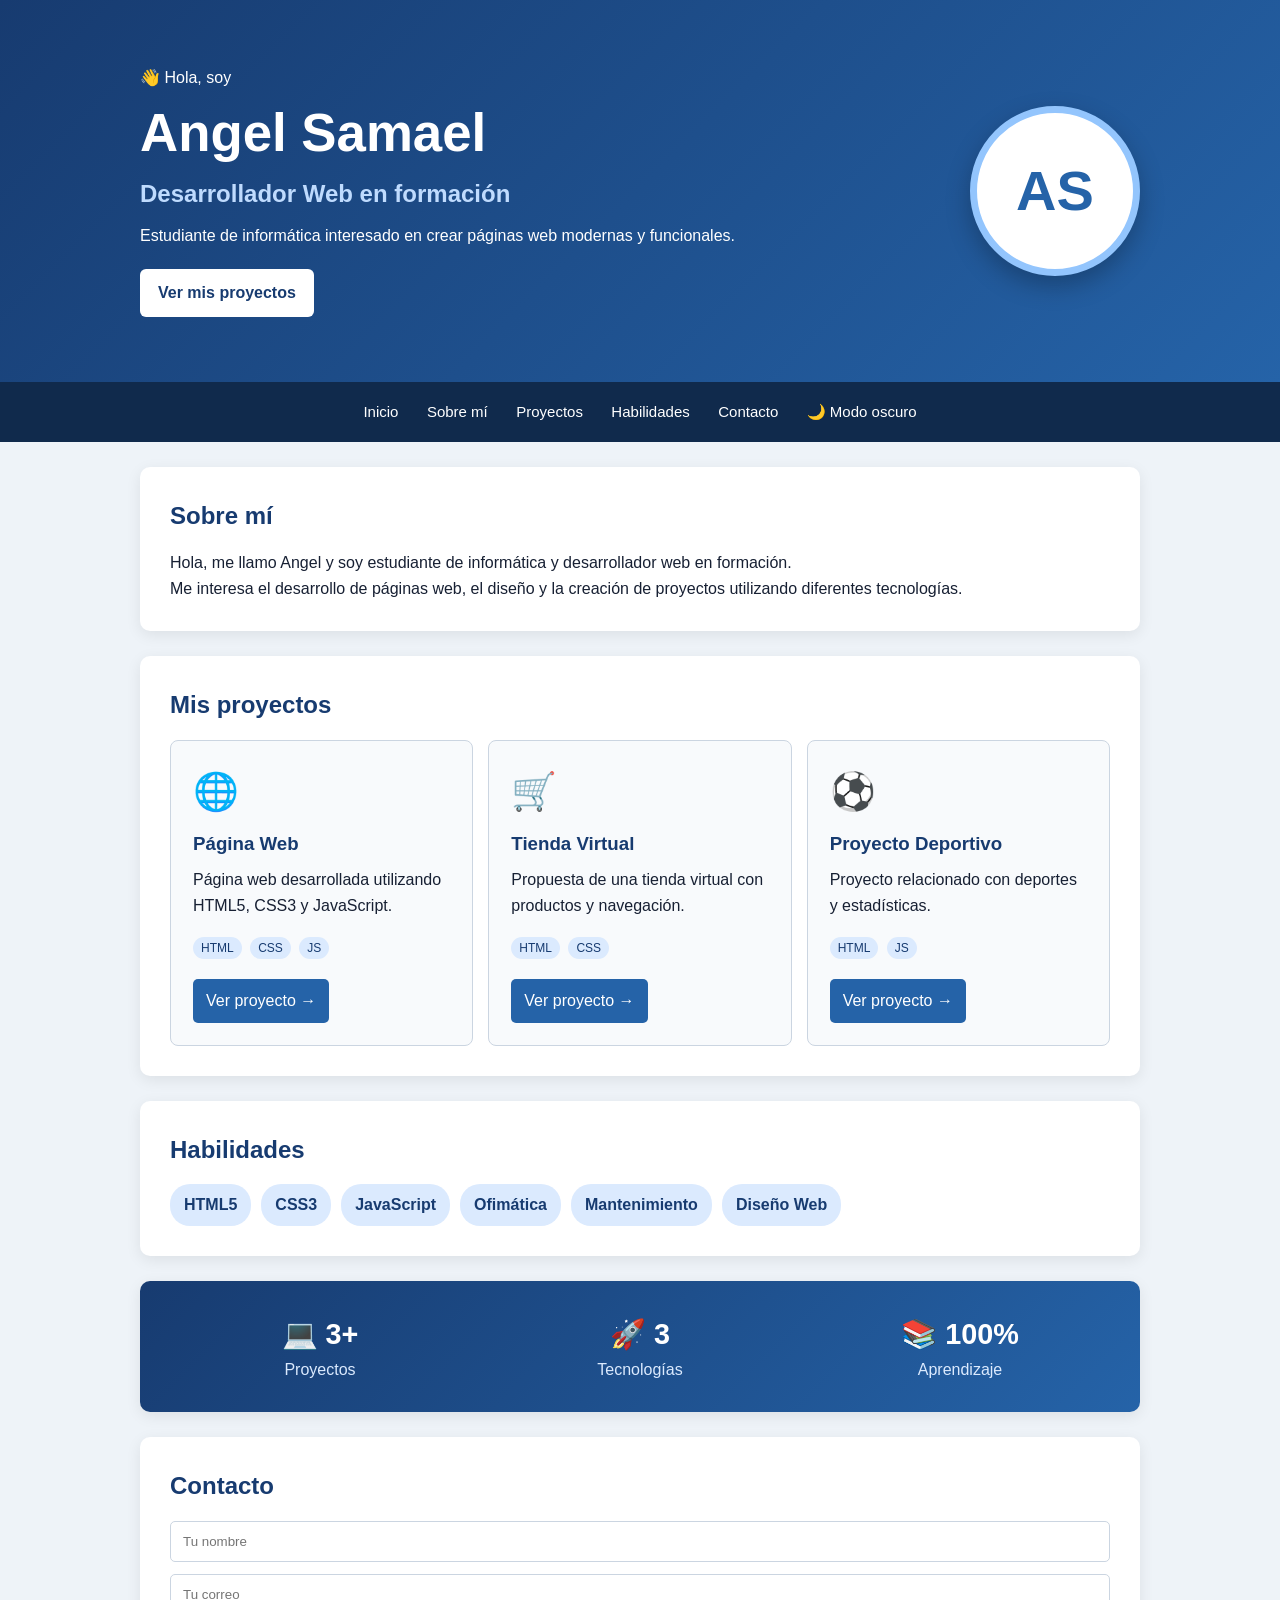
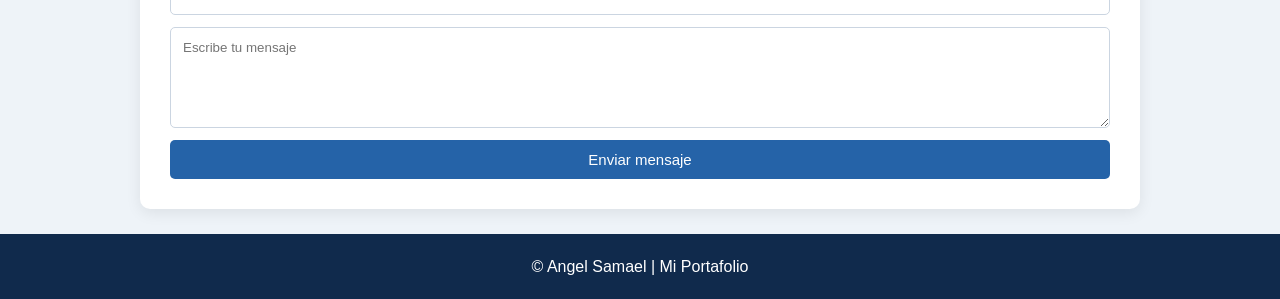
==== index.html @ 6535d619 "Add files via upload" ====
<!doctype html>
<html lang="es">
  <head>
    <meta charset="UTF-8" />
    <meta name="viewport" content="width=device-width, initial-scale=1.0" />
    <title>Portafolio | Angel Samael</title>
    <link rel="stylesheet" href="style.css" />
  </head>

  <body>
    <!-- Encabezado -->

    <header id="inicio">
      <div class="presentacion">
        <div>
          <p>👋 Hola, soy</p>

          <h1>Angel Samael</h1>

          <h2>Desarrollador Web en formación</h2>

          <p>
            Estudiante de informática interesado en crear páginas web modernas y
            funcionales.
          </p>

          <a href="#proyectos" class="boton-principal"> Ver mis proyectos </a>
        </div>

        <div class="avatar">AS</div>
      </div>
    </header>

    <!-- Menu -->

    <nav>
      <a href="#inicio">Inicio</a>
      <a href="#sobre-mi">Sobre mí</a>
      <a href="#proyectos">Proyectos</a>
      <a href="#habilidades">Habilidades</a>
      <a href="#contacto">Contacto</a>

      <button id="modoBtn" type="button" onclick="modoOscuro()">
        🌙 Modo oscuro
      </button>
    </nav>

    <main class="contenedor">
      <!-- Sobre mi -->

      <section id="sobre-mi" class="seccion">
        <h2>Sobre mí</h2>

        <p>
          Hola, me llamo Angel y soy estudiante de informática y desarrollador
          web en formación.
        </p>

        <p>
          Me interesa el desarrollo de páginas web, el diseño y la creación de
          proyectos utilizando diferentes tecnologías.
        </p>
      </section>

      <!-- Proyecto -->

      <section id="proyectos" class="seccion">
        <h2>Mis proyectos</h2>

        <div class="proyectos">
          <div class="tarjeta">
            <div class="icono">🌐</div>

            <h3>Página Web</h3>

            <p>Página web desarrollada utilizando HTML5, CSS3 y JavaScript.</p>

            <div class="etiquetas">
              <span>HTML</span>
              <span>CSS</span>
              <span>JS</span>
            </div>

            <a href="https://app.site123.com/" target="_blank" class="boton">
              Ver proyecto →
            </a>
          </div>

          <div class="tarjeta">
            <div class="icono">🛒</div>

            <h3>Tienda Virtual</h3>

            <p>Propuesta de una tienda virtual con productos y navegación.</p>

            <div class="etiquetas">
              <span>HTML</span>
              <span>CSS</span>
            </div>

            <a href="https://www.amazon.com/" target="_blank" class="boton">
              Ver proyecto →
            </a>
          </div>

          <div class="tarjeta">
            <div class="icono">⚽</div>

            <h3>Proyecto Deportivo</h3>

            <p>Proyecto relacionado con deportes y estadísticas.</p>

            <div class="etiquetas">
              <span>HTML</span>
              <span>JS</span>
            </div>

            <a
              href="https://www.overlyzer.com/de"
              target="_blank"
              class="boton"
            >
              Ver proyecto →
            </a>
          </div>
        </div>
      </section>

      <!-- Habilidades -->

      <section id="habilidades" class="seccion">
        <h2>Habilidades</h2>

        <div class="habilidades">
          <span>HTML5</span>
          <span>CSS3</span>
          <span>JavaScript</span>
          <span>Ofimática</span>
          <span>Mantenimiento</span>
          <span>Diseño Web</span>
        </div>
      </section>

      <!-- Informacion -->

      <section class="seccion informacion">
        <div>
          <strong>💻 3+</strong>
          <p>Proyectos</p>
        </div>

        <div>
          <strong>🚀 3</strong>
          <p>Tecnologías</p>
        </div>

        <div>
          <strong>📚 100%</strong>
          <p>Aprendizaje</p>
        </div>
      </section>

      <!-- Contacto -->

      <section id="contacto" class="seccion">
        <h2>Contacto</h2>

        <form id="contactoForm">
          <input type="text" id="nombre" placeholder="Tu nombre" required />

          <input type="email" id="correo" placeholder="Tu correo" required />

          <textarea
            id="mensaje"
            rows="5"
            placeholder="Escribe tu mensaje"
            required
          ></textarea>

          <button type="submit">Enviar mensaje</button>
        </form>
      </section>
    </main>

    <!-- Footer -->

    <footer>
      <p>
        © <span id="anio"></span>
        Angel Samael | Mi Portafolio
      </p>
    </footer>

    <script src="Script.js"></script>

   <script>
function modoOscuro() {

    document.body.classList.toggle("oscuro");

    const boton = document.getElementById("modoBtn");

    if (document.body.classList.contains("oscuro")) {
        boton.textContent = "☀️ Modo claro";
    } else {
        boton.textContent = "🌙 Modo oscuro";
    }
}
</script>
  </body>
</html>
---- style.css ----
* {
    box-sizing: border-box;
    margin: 0;
    padding: 0;
}

html {
    scroll-behavior: smooth;
}

body {
    font-family: Arial, sans-serif;
    background: #eef3f8;
    color: #172033;
    line-height: 1.6;
    transition: 0.3s;
}


/* ================= Header ================= */

header {
    background: linear-gradient(135deg, #173b70, #2563a8);
    color: white;
    padding: 65px 20px;
}

.presentacion {
    max-width: 1000px;
    margin: auto;

    display: flex;
    align-items: center;
    justify-content: space-between;

    gap: 30px;
}

.presentacion h1 {
    font-size: 3.3rem;
}

.presentacion h2 {
    color: #bfdbfe;
    margin-bottom: 10px;
}

.presentacion p {
    max-width: 600px;
}

.avatar {
    width: 170px;
    height: 170px;

    border-radius: 50%;

    background: white;
    color: #2563a8;

    display: flex;
    align-items: center;
    justify-content: center;

    font-size: 3.5rem;
    font-weight: bold;

    border: 7px solid #93c5fd;

    box-shadow: 0 10px 25px rgba(0,0,0,0.25);
}

.boton-principal {
    display: inline-block;

    margin-top: 20px;

    padding: 11px 18px;

    background: white;
    color: #173b70;

    text-decoration: none;

    border-radius: 6px;

    font-weight: bold;
}

.boton-principal:hover {
    background: #dbeafe;
}


/* ================= Menu ================= */

nav {
    background: #102a4c;

    padding: 12px;

    text-align: center;

    position: sticky;
    top: 0;

    z-index: 10;
}

nav a,
#modoBtn {
    color: white;

    text-decoration: none;

    border: none;
    background: transparent;

    padding: 9px 12px;

    cursor: pointer;

    border-radius: 5px;

    font-size: 15px;
}

nav a:hover,
#modoBtn:hover {
    background: #2563a8;
}


/* ================= Contenedor ================= */

.contenedor {
    width: 90%;
    max-width: 1000px;

    margin: auto;
}


/* ================= Secciones ================= */

.seccion {
    background: white;

    margin: 25px 0;

    padding: 30px;

    border-radius: 10px;

    box-shadow: 0 4px 15px rgba(0,0,0,0.08);

    transition: 0.3s;
}

.seccion h2 {
    color: #173b70;

    margin-bottom: 15px;
}


/* ================= Proyectos ================= */

.proyectos {
    display: grid;

    grid-template-columns: repeat(3, 1fr);

    gap: 15px;
}

.tarjeta {
    background: #f8fafc;

    border: 1px solid #cbd5e1;

    padding: 22px;

    border-radius: 8px;

    transition: 0.3s;
}

.tarjeta:hover {
    transform: translateY(-7px);

    box-shadow: 0 8px 20px rgba(0,0,0,0.12);
}

.icono {
    font-size: 2.3rem;

    margin-bottom: 8px;
}

.tarjeta h3 {
    margin-bottom: 8px;

    color: #173b70;
}

.etiquetas {
    margin-top: 15px;
    margin-bottom: 15px;
}

.etiquetas span {
    background: #dbeafe;

    color: #173b70;

    padding: 4px 8px;

    border-radius: 12px;

    font-size: 12px;

    margin-right: 4px;
}

.boton {
    display: inline-block;

    margin-top: 5px;

    padding: 9px 13px;

    background: #2563a8;

    color: white;

    text-decoration: none;

    border-radius: 5px;
}

.boton:hover {
    background: #173b70;
}


/* ================= Habilidades ================= */

.habilidades {
    display: flex;

    flex-wrap: wrap;

    gap: 10px;
}

.habilidades span {
    background: #dbeafe;

    color: #173b70;

    padding: 8px 14px;

    border-radius: 20px;

    font-weight: bold;
}


/* ================= Informatica ================= */

.informacion {
    background: linear-gradient(135deg, #173b70, #2563a8);

    color: white;

    display: grid;

    grid-template-columns: repeat(3, 1fr);

    text-align: center;

    gap: 20px;
}

.informacion strong {
    font-size: 1.8rem;
}

.informacion p {
    color: #dbeafe;
}


/* ================= Formulario ================= */

form {
    display: flex;

    flex-direction: column;

    gap: 12px;
}

input,
textarea {
    padding: 12px;

    border: 1px solid #cbd5e1;

    border-radius: 5px;

    font-family: Arial, sans-serif;
}

form button {
    padding: 11px;

    border: none;

    background: #2563a8;

    color: white;

    border-radius: 5px;

    cursor: pointer;

    font-size: 15px;
}

form button:hover {
    background: #173b70;
}


/* ================= Footer ================= */

footer {
    background: #102a4c;

    color: white;

    text-align: center;

    padding: 20px;
}


/* ================= Modo oscuro ================= */

body.oscuro {
    background: #0b1120;

    color: #e5e7eb;
}

body.oscuro .seccion {
    background: #1e293b;

    border: 1px solid #334155;
}

body.oscuro .seccion h2 {
    color: #93c5fd;
}

body.oscuro .tarjeta {
    background: #111827;

    border-color: #374151;
}

body.oscuro .tarjeta h3 {
    color: #93c5fd;
}

body.oscuro .habilidades span {
    background: #1e3a5f;

    color: #bfdbfe;
}

body.oscuro .etiquetas span {
    background: #1e3a5f;

    color: #bfdbfe;
}

body.oscuro input,
body.oscuro textarea {
    background: #111827;

    color: white;

    border-color: #4b5563;
}

body.oscuro .informacion {
    background: #172554;
}


/* ================= Celular ================= */

@media (max-width: 700px) {

    .presentacion {
        flex-direction: column-reverse;

        text-align: center;
    }

    .presentacion h1 {
        font-size: 2.5rem;
    }

    .avatar {
        width: 130px;
        height: 130px;

        font-size: 2.5rem;
    }

    .proyectos {
        grid-template-columns: 1fr;
    }

    .informacion {
        grid-template-columns: 1fr;
    }

}
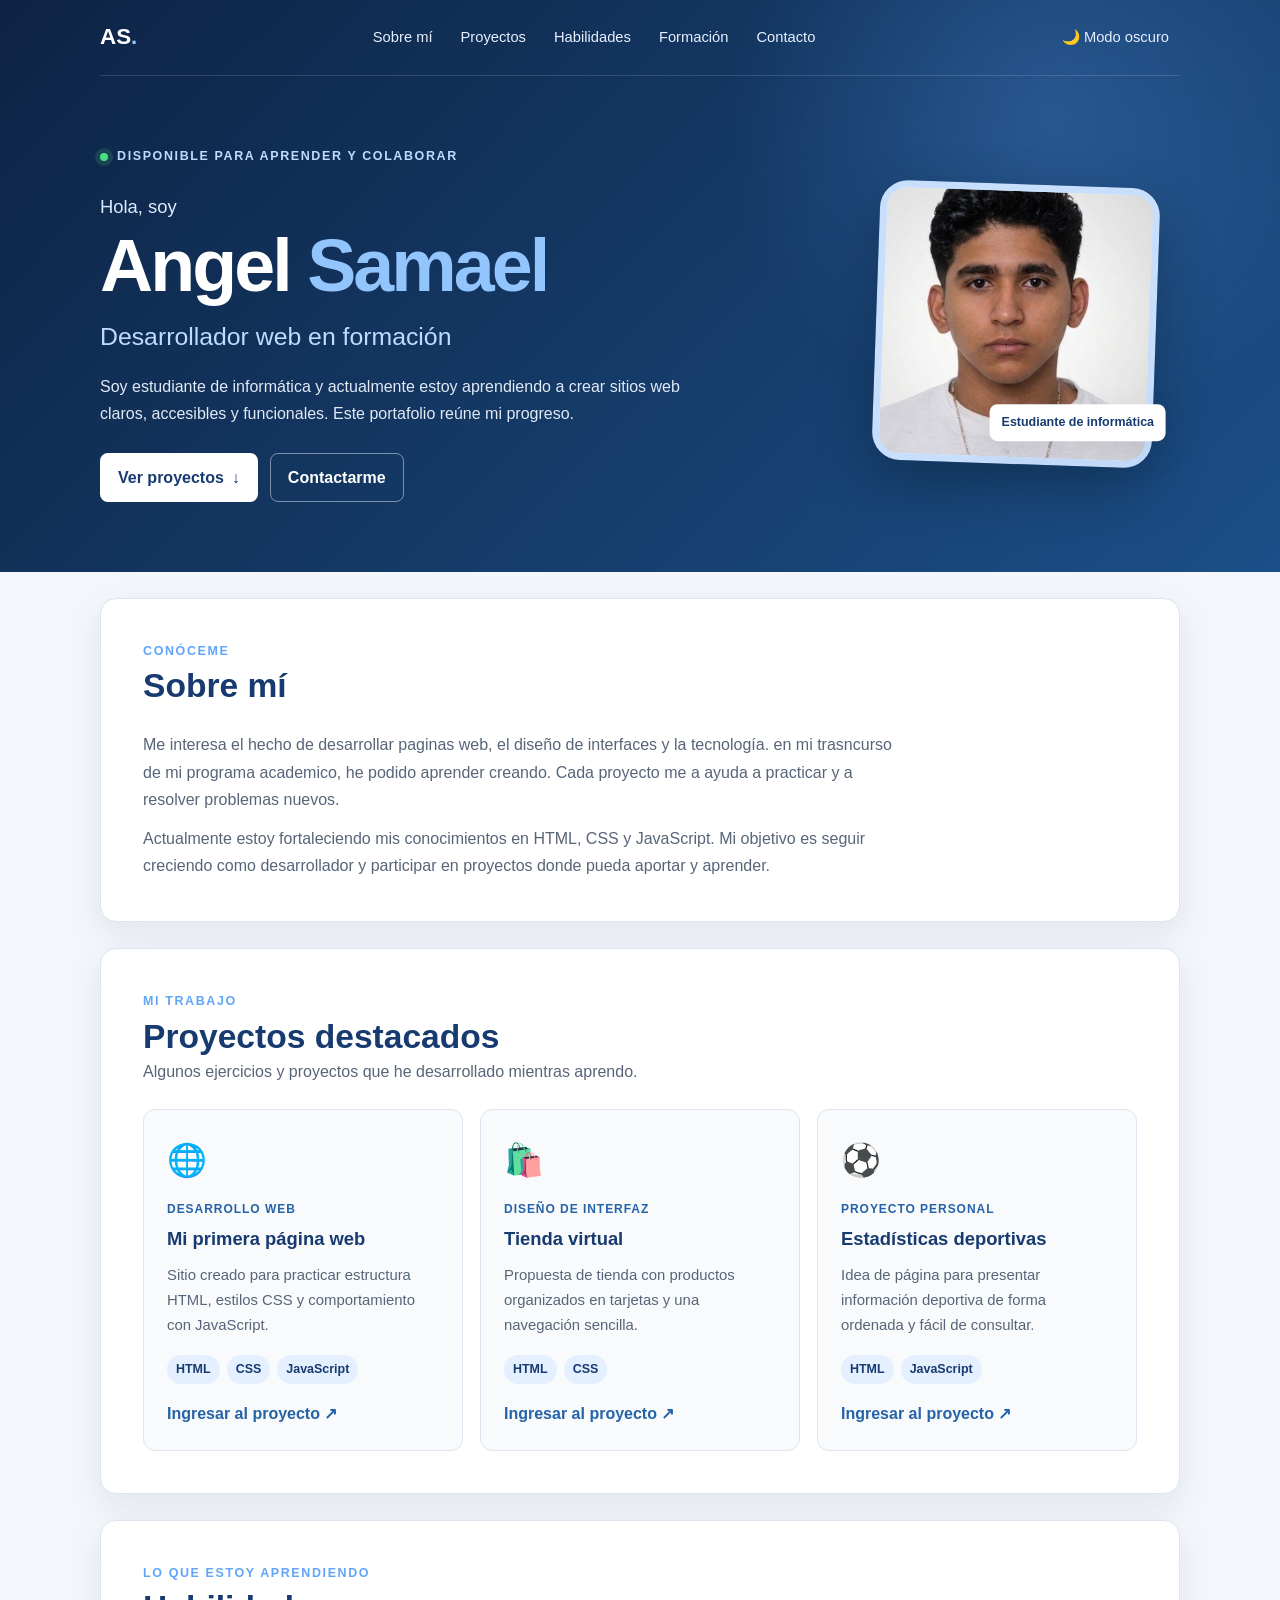
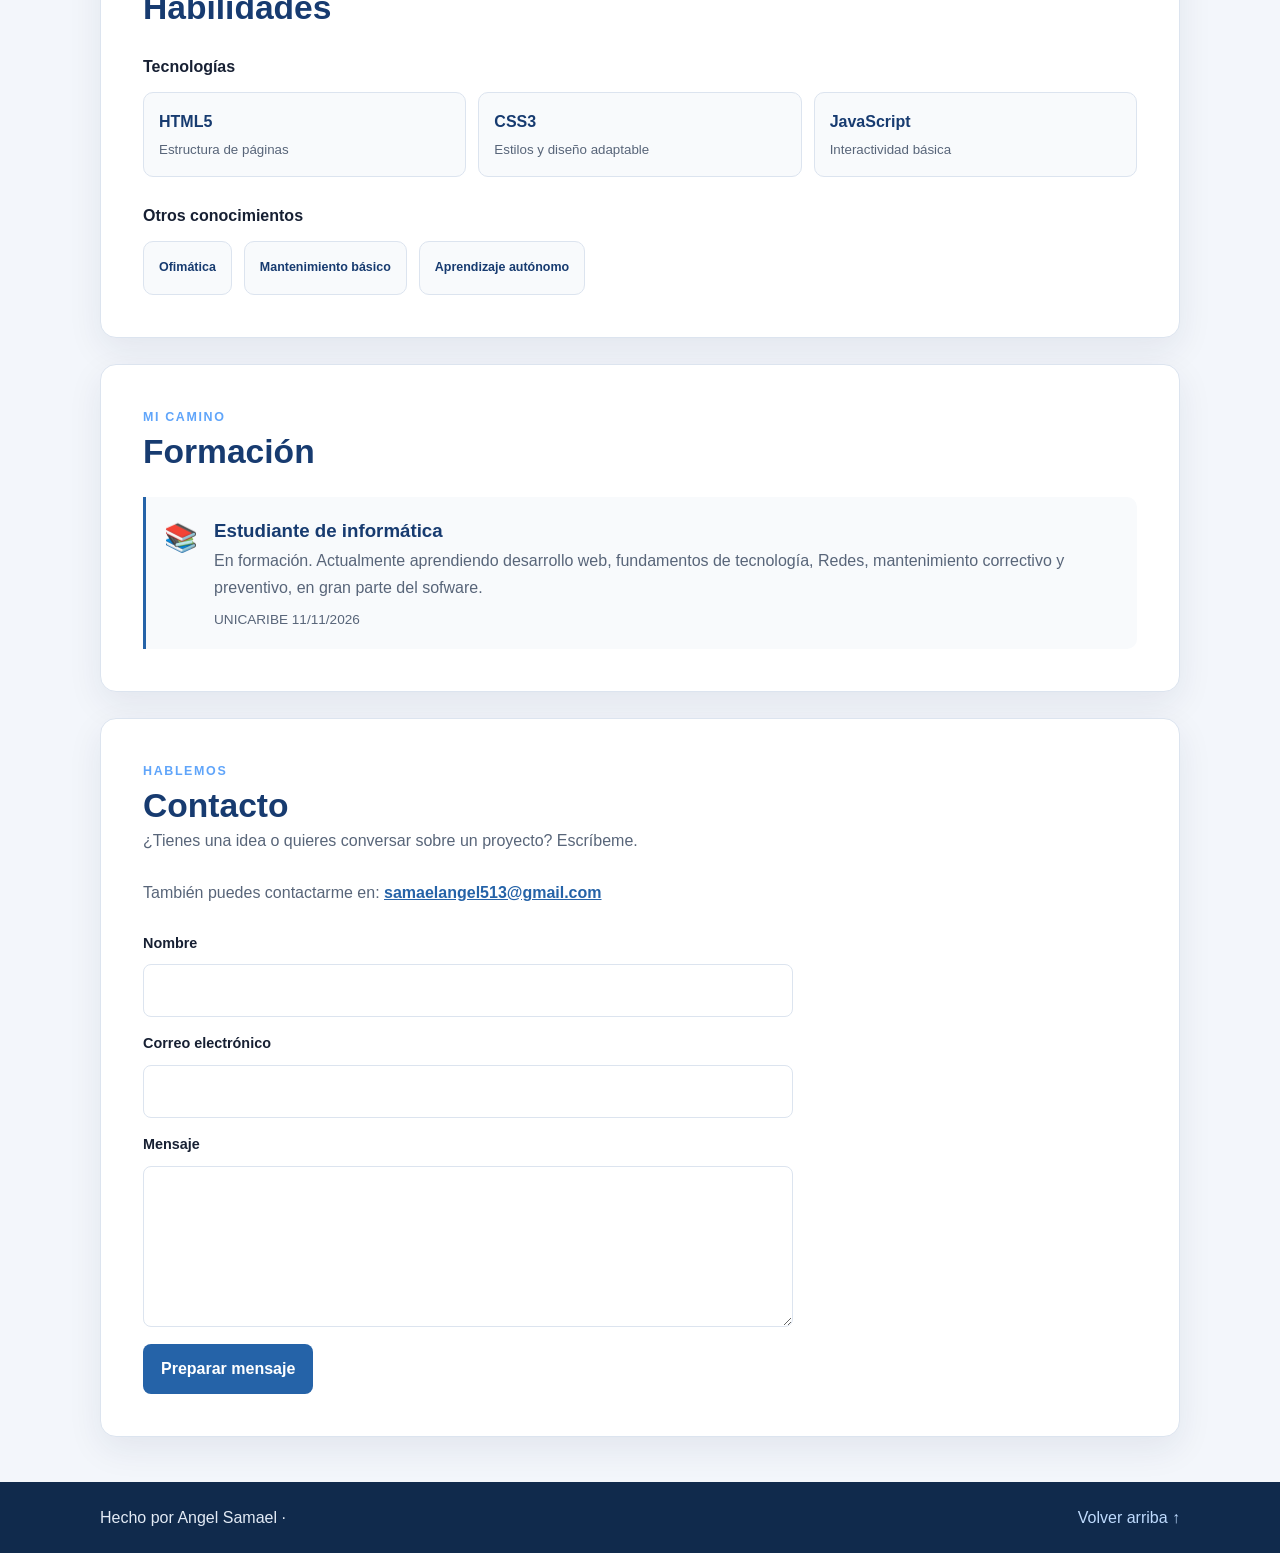
==== commit dec92316: "Add files via upload" ====
--- a/index.html
+++ b/index.html
@@ -1,211 +1,221 @@
 <!doctype html>
 <html lang="es">
-  <head>
-    <meta charset="UTF-8" />
-    <meta name="viewport" content="width=device-width, initial-scale=1.0" />
-    <title>Portafolio | Angel Samael</title>
-    <link rel="stylesheet" href="style.css" />
-  </head>
-
-  <body>
-    <!-- Encabezado -->
-
-    <header id="inicio">
-      <div class="presentacion">
-        <div>
-          <p>👋 Hola, soy</p>
-
-          <h1>Angel Samael</h1>
-
-          <h2>Desarrollador Web en formación</h2>
-
-          <p>
-            Estudiante de informática interesado en crear páginas web modernas y
-            funcionales.
-          </p>
-
-          <a href="#proyectos" class="boton-principal"> Ver mis proyectos </a>
+
+<head>
+    <meta charset="UTF-8">
+    <meta name="viewport" content="width=device-width, initial-scale=1">
+    <meta name="description" content="Portafolio personal de Angel Samael, desarrollador web en formación.">
+    <meta name="theme-color" content="#0b1220">
+    <title>Angel Samael | Portafolio</title>
+    <link rel="stylesheet" href="style.css">
+    <script src="Script.js" defer></script>
+</head>
+
+<body>
+    <header class="hero" id="inicio">
+        <nav class="nav contenedor" aria-label="Navegación principal">
+            <a class="marca" href="#inicio">AS<span>.</span></a>
+
+            <div class="nav-enlaces">
+                <a href="#sobre-mi">Sobre mí</a>
+                <a href="#proyectos">Proyectos</a>
+                <a href="#habilidades">Habilidades</a>
+                <a href="#formacion">Formación</a>
+                <a href="#contacto">Contacto</a>
+            </div>
+
+            <button class="tema-btn" id="modoBtn" type="button" aria-label="Activar modo oscuro" aria-pressed="false">
+                <span aria-hidden="true">🌙</span>
+                <span class="tema-texto">Modo oscuro</span>
+            </button>
+        </nav>
+
+        <div class="presentacion contenedor">
+            <div class="presentacion-texto">
+                <p class="sobrelinea"><span class="punto"></span> Disponible para aprender y colaborar</p>
+                <p class="saludo">Hola, soy</p>
+                <h1>Angel <span>Samael</span></h1>
+                <h2>Desarrollador web en formación</h2>
+                <p class="intro">
+                    Soy estudiante de informática y actualmente estoy aprendiendo a crear sitios web
+                    claros, accesibles y funcionales. Este portafolio reúne mi progreso.
+                </p>
+                <div class="acciones">
+                    <a class="boton boton-principal" href="#proyectos">Ver proyectos <span
+                            aria-hidden="true">↓</span></a>
+                    <a class="boton boton-secundario" href="#contacto">Contactarme</a>
+                </div>
+            </div>
+
+            <div class="foto-marco">
+                <img src="foto1.jpeg" alt="Fotografía de Angel Gomez Borja">
+                <span class="foto-etiqueta">Estudiante de informática</span>
+            </div>
         </div>
-
-        <div class="avatar">AS</div>
-      </div>
     </header>
 
-    <!-- Menu -->
-
-    <nav>
-      <a href="#inicio">Inicio</a>
-      <a href="#sobre-mi">Sobre mí</a>
-      <a href="#proyectos">Proyectos</a>
-      <a href="#habilidades">Habilidades</a>
-      <a href="#contacto">Contacto</a>
-
-      <button id="modoBtn" type="button" onclick="modoOscuro()">
-        🌙 Modo oscuro
-      </button>
-    </nav>
-
     <main class="contenedor">
-      <!-- Sobre mi -->
-
-      <section id="sobre-mi" class="seccion">
-        <h2>Sobre mí</h2>
-
-        <p>
-          Hola, me llamo Angel y soy estudiante de informática y desarrollador
-          web en formación.
-        </p>
-
-        <p>
-          Me interesa el desarrollo de páginas web, el diseño y la creación de
-          proyectos utilizando diferentes tecnologías.
-        </p>
-      </section>
-
-      <!-- Proyecto -->
-
-      <section id="proyectos" class="seccion">
-        <h2>Mis proyectos</h2>
-
-        <div class="proyectos">
-          <div class="tarjeta">
-            <div class="icono">🌐</div>
-
-            <h3>Página Web</h3>
-
-            <p>Página web desarrollada utilizando HTML5, CSS3 y JavaScript.</p>
-
-            <div class="etiquetas">
-              <span>HTML</span>
-              <span>CSS</span>
-              <span>JS</span>
-            </div>
-
-            <a href="https://app.site123.com/" target="_blank" class="boton">
-              Ver proyecto →
-            </a>
-          </div>
-
-          <div class="tarjeta">
-            <div class="icono">🛒</div>
-
-            <h3>Tienda Virtual</h3>
-
-            <p>Propuesta de una tienda virtual con productos y navegación.</p>
-
-            <div class="etiquetas">
-              <span>HTML</span>
-              <span>CSS</span>
-            </div>
-
-            <a href="https://www.amazon.com/" target="_blank" class="boton">
-              Ver proyecto →
-            </a>
-          </div>
-
-          <div class="tarjeta">
-            <div class="icono">⚽</div>
-
-            <h3>Proyecto Deportivo</h3>
-
-            <p>Proyecto relacionado con deportes y estadísticas.</p>
-
-            <div class="etiquetas">
-              <span>HTML</span>
-              <span>JS</span>
-            </div>
-
-            <a
-              href="https://www.overlyzer.com/de"
-              target="_blank"
-              class="boton"
-            >
-              Ver proyecto →
-            </a>
-          </div>
+        <section class="seccion sobre-mi" id="sobre-mi">
+            <div class="encabezado-seccion">
+                <p class="sobrelinea">Conóceme</p>
+                <h2>Sobre mí</h2>
+            </div>
+            <div class="sobre-mi-contenido">
+                <p>
+                    Me interesa el hecho de desarrollar paginas web, el diseño de interfaces y la tecnología.
+                    en mi trasncurso de mi programa academico, he podido aprender creando. Cada proyecto me a ayuda a
+                    practicar y a resolver problemas nuevos.
+                </p>
+                <p>
+                    Actualmente estoy fortaleciendo mis conocimientos en HTML, CSS y
+                    JavaScript. Mi objetivo es seguir creciendo como desarrollador y
+                    participar en proyectos donde pueda aportar y aprender.
+                </p>
+            </div>
+        </section>
+
+        <section class="seccion" id="proyectos">
+            <div class="encabezado-seccion">
+                <p class="sobrelinea">Mi trabajo</p>
+                <h2>Proyectos destacados</h2>
+                <p class="descripcion-seccion">
+                    Algunos ejercicios y proyectos que he desarrollado mientras aprendo.
+                </p>
+            </div>
+
+            <div class="proyectos">
+                <article class="tarjeta">
+                    <div class="tarjeta-icono" aria-hidden="true">🌐</div>
+                    <p class="tipo-proyecto">Desarrollo web</p>
+                    <h3>Mi primera página web</h3>
+                    <p>
+                        Sitio creado para practicar estructura HTML, estilos CSS y
+                        comportamiento con JavaScript.
+                    </p>
+                    <ul class="etiquetas" aria-label="Tecnologías">
+                        <li>HTML</li>
+                        <li>CSS</li>
+                        <li>JavaScript</li>
+                    </ul>
+
+                    <a class="enlace-proyecto" href="https://angelgomezborja123-ops.github.io/wed./">Ingresar al
+                        proyecto
+                        <span aria-hidden="true">↗</span></a>
+                </article>
+
+                <article class="tarjeta">
+                    <div class="tarjeta-icono" aria-hidden="true">🛍️</div>
+                    <p class="tipo-proyecto">Diseño de interfaz</p>
+                    <h3>Tienda virtual</h3>
+                    <p>
+                        Propuesta de tienda con productos organizados en tarjetas y una
+                        navegación sencilla.
+                    </p>
+                    <ul class="etiquetas" aria-label="Tecnologías">
+                        <li>HTML</li>
+                        <li>CSS</li>
+                    </ul>
+                    <a class="enlace-proyecto" href="https://www.temu.com/co">Ingresar al
+                        proyecto <span aria-hidden="true">↗</span></a>
+                </article>
+
+                <article class="tarjeta">
+                    <div class="tarjeta-icono" aria-hidden="true">⚽</div>
+                    <p class="tipo-proyecto">Proyecto personal</p>
+                    <h3>Estadísticas deportivas</h3>
+                    <p>
+                        Idea de página para presentar información deportiva de forma
+                        ordenada y fácil de consultar.
+                    </p>
+                    <ul class="etiquetas" aria-label="Tecnologías">
+                        <li>HTML</li>
+                        <li>JavaScript</li>
+                    </ul>
+                    <a class="enlace-proyecto" href="https://www.365scores.com/es">Ingresar al
+                        proyecto <span aria-hidden="true">↗</span></a>
+                </article>
+            </div>
+
+        </section>
+
+        <section class="seccion" id="habilidades">
+            <div class="encabezado-seccion">
+                <p class="sobrelinea">Lo que estoy aprendiendo</p>
+                <h2>Habilidades</h2>
+            </div>
+
+            <div class="habilidades-grupo">
+                <h3>Tecnologías</h3>
+                <ul class="habilidades">
+                    <li><span>HTML5</span><small>Estructura de páginas</small></li>
+                    <li><span>CSS3</span><small>Estilos y diseño adaptable</small></li>
+                    <li><span>JavaScript</span><small>Interactividad básica</small></li>
+                </ul>
+            </div>
+
+            <div class="habilidades-grupo">
+                <h3>Otros conocimientos</h3>
+                <ul class="habilidades habilidades-secundarias">
+                    <li>Ofimática</li>
+                    <li>Mantenimiento básico</li>
+                    <li>Aprendizaje autónomo</li>
+                </ul>
+            </div>
+        </section>
+
+        <section class="seccion" id="formacion">
+            <div class="encabezado-seccion">
+                <p class="sobrelinea">Mi camino</p>
+                <h2>Formación</h2>
+            </div>
+            <div class="formacion-item">
+                <span class="formacion-icono" aria-hidden="true">📚</span>
+                <div>
+                    <h3>Estudiante de informática</h3>
+                    <p>
+                        En formación. Actualmente aprendiendo desarrollo web, fundamentos
+                        de tecnología, Redes, mantenimiento correctivo y preventivo, en gran parte del sofware.
+                    </p>
+                    <p class="formacion-fecha">UNICARIBE 11/11/2026</p>
+                </div>
+            </div>
+        </section>
+
+        <section class="seccion contacto" id="contacto">
+            <div class="encabezado-seccion">
+                <p class="sobrelinea">Hablemos</p>
+                <h2>Contacto</h2>
+                <p class="descripcion-seccion">
+                    ¿Tienes una idea o quieres conversar sobre un proyecto? Escríbeme.
+                </p>
+            </div>
+
+            <p class="contacto-correo">
+                También puedes contactarme en:
+                <a href="mailto:samaelangel513@gmail.com">samaelangel513@gmail.com</a>
+            </p>
+
+            <form id="contactoForm">
+                <label for="nombre">Nombre</label>
+                <input type="text" id="nombre" name="nombre" autocomplete="name" required>
+
+                <label for="correo">Correo electrónico</label>
+                <input type="email" id="correo" name="correo" autocomplete="email" required>
+
+                <label for="mensaje">Mensaje</label>
+                <textarea id="mensaje" name="mensaje" rows="5" required></textarea>
+
+                <button class="boton boton-principal" type="submit">Preparar mensaje</button>
+            </form>
+        </section>
+    </main>
+
+    <footer class="footer">
+        <div class="contenedor footer-contenido">
+            <p>Hecho por Angel Samael · <span id="anio"></span></p>
+            <a href="#inicio">Volver arriba ↑</a>
         </div>
-      </section>
-
-      <!-- Habilidades -->
-
-      <section id="habilidades" class="seccion">
-        <h2>Habilidades</h2>
-
-        <div class="habilidades">
-          <span>HTML5</span>
-          <span>CSS3</span>
-          <span>JavaScript</span>
-          <span>Ofimática</span>
-          <span>Mantenimiento</span>
-          <span>Diseño Web</span>
-        </div>
-      </section>
-
-      <!-- Informacion -->
-
-      <section class="seccion informacion">
-        <div>
-          <strong>💻 3+</strong>
-          <p>Proyectos</p>
-        </div>
-
-        <div>
-          <strong>🚀 3</strong>
-          <p>Tecnologías</p>
-        </div>
-
-        <div>
-          <strong>📚 100%</strong>
-          <p>Aprendizaje</p>
-        </div>
-      </section>
-
-      <!-- Contacto -->
-
-      <section id="contacto" class="seccion">
-        <h2>Contacto</h2>
-
-        <form id="contactoForm">
-          <input type="text" id="nombre" placeholder="Tu nombre" required />
-
-          <input type="email" id="correo" placeholder="Tu correo" required />
-
-          <textarea
-            id="mensaje"
-            rows="5"
-            placeholder="Escribe tu mensaje"
-            required
-          ></textarea>
-
-          <button type="submit">Enviar mensaje</button>
-        </form>
-      </section>
-    </main>
-
-    <!-- Footer -->
-
-    <footer>
-      <p>
-        © <span id="anio"></span>
-        Angel Samael | Mi Portafolio
-      </p>
     </footer>
-
-    <script src="Script.js"></script>
-
-   <script>
-function modoOscuro() {
-
-    document.body.classList.toggle("oscuro");
-
-    const boton = document.getElementById("modoBtn");
-
-    if (document.body.classList.contains("oscuro")) {
-        boton.textContent = "☀️ Modo claro";
-    } else {
-        boton.textContent = "🌙 Modo oscuro";
-    }
-}
-</script>
-  </body>
-</html>
+</body>
+
+</html>
--- a/style.css
+++ b/style.css
@@ -1,435 +1,601 @@
+:root {
+  color-scheme: light;
+  --fondo: #f3f6fb;
+  --superficie: #ffffff;
+  --superficie-suave: #f8fafc;
+  --texto: #172033;
+  --texto-suave: #586579;
+  --azul: #2563a8;
+  --azul-oscuro: #173b70;
+  --borde: #dce4ef;
+  --sombra: 0 12px 35px rgba(23, 43, 77, .08);
+}
 
 * {
-    box-sizing: border-box;
-    margin: 0;
-    padding: 0;
+  box-sizing: border-box;
+  margin: 0;
+  padding: 0;
 }
 
 html {
-    scroll-behavior: smooth;
+  scroll-behavior: smooth;
+  scroll-padding-top: 90px;
 }
 
 body {
-    font-family: Arial, sans-serif;
-    background: #eef3f8;
-    color: #172033;
-    line-height: 1.6;
-    transition: 0.3s;
-}
-
-
-/* ================= Header ================= */
-
-header {
-    background: linear-gradient(135deg, #173b70, #2563a8);
-    color: white;
-    padding: 65px 20px;
-}
-
-.presentacion {
-    max-width: 1000px;
-    margin: auto;
-
-    display: flex;
-    align-items: center;
-    justify-content: space-between;
-
-    gap: 30px;
-}
-
-.presentacion h1 {
-    font-size: 3.3rem;
-}
-
-.presentacion h2 {
-    color: #bfdbfe;
-    margin-bottom: 10px;
-}
-
-.presentacion p {
-    max-width: 600px;
-}
-
-.avatar {
-    width: 170px;
-    height: 170px;
-
-    border-radius: 50%;
-
-    background: white;
-    color: #2563a8;
-
-    display: flex;
-    align-items: center;
-    justify-content: center;
-
-    font-size: 3.5rem;
-    font-weight: bold;
-
-    border: 7px solid #93c5fd;
-
-    box-shadow: 0 10px 25px rgba(0,0,0,0.25);
-}
-
-.boton-principal {
-    display: inline-block;
-
-    margin-top: 20px;
-
-    padding: 11px 18px;
-
-    background: white;
-    color: #173b70;
-
-    text-decoration: none;
-
-    border-radius: 6px;
-
-    font-weight: bold;
-}
-
-.boton-principal:hover {
-    background: #dbeafe;
-}
-
-
-/* ================= Menu ================= */
-
-nav {
-    background: #102a4c;
-
-    padding: 12px;
-
-    text-align: center;
-
-    position: sticky;
-    top: 0;
-
-    z-index: 10;
-}
-
-nav a,
-#modoBtn {
-    color: white;
-
-    text-decoration: none;
-
-    border: none;
-    background: transparent;
-
-    padding: 9px 12px;
-
-    cursor: pointer;
-
-    border-radius: 5px;
-
-    font-size: 15px;
-}
-
-nav a:hover,
-#modoBtn:hover {
-    background: #2563a8;
-}
-
-
-/* ================= Contenedor ================= */
-
-.contenedor {
-    width: 90%;
-    max-width: 1000px;
-
-    margin: auto;
-}
-
-
-/* ================= Secciones ================= */
-
-.seccion {
-    background: white;
-
-    margin: 25px 0;
-
-    padding: 30px;
-
-    border-radius: 10px;
-
-    box-shadow: 0 4px 15px rgba(0,0,0,0.08);
-
-    transition: 0.3s;
-}
-
-.seccion h2 {
-    color: #173b70;
-
-    margin-bottom: 15px;
-}
-
-
-/* ================= Proyectos ================= */
-
-.proyectos {
-    display: grid;
-
-    grid-template-columns: repeat(3, 1fr);
-
-    gap: 15px;
-}
-
-.tarjeta {
-    background: #f8fafc;
-
-    border: 1px solid #cbd5e1;
-
-    padding: 22px;
-
-    border-radius: 8px;
-
-    transition: 0.3s;
-}
-
-.tarjeta:hover {
-    transform: translateY(-7px);
-
-    box-shadow: 0 8px 20px rgba(0,0,0,0.12);
-}
-
-.icono {
-    font-size: 2.3rem;
-
-    margin-bottom: 8px;
-}
-
-.tarjeta h3 {
-    margin-bottom: 8px;
-
-    color: #173b70;
-}
-
-.etiquetas {
-    margin-top: 15px;
-    margin-bottom: 15px;
-}
-
-.etiquetas span {
-    background: #dbeafe;
-
-    color: #173b70;
-
-    padding: 4px 8px;
-
-    border-radius: 12px;
-
-    font-size: 12px;
-
-    margin-right: 4px;
-}
-
-.boton {
-    display: inline-block;
-
-    margin-top: 5px;
-
-    padding: 9px 13px;
-
-    background: #2563a8;
-
-    color: white;
-
-    text-decoration: none;
-
-    border-radius: 5px;
-}
-
-.boton:hover {
-    background: #173b70;
-}
-
-
-/* ================= Habilidades ================= */
-
-.habilidades {
-    display: flex;
-
-    flex-wrap: wrap;
-
-    gap: 10px;
-}
-
-.habilidades span {
-    background: #dbeafe;
-
-    color: #173b70;
-
-    padding: 8px 14px;
-
-    border-radius: 20px;
-
-    font-weight: bold;
-}
-
-
-/* ================= Informatica ================= */
-
-.informacion {
-    background: linear-gradient(135deg, #173b70, #2563a8);
-
-    color: white;
-
-    display: grid;
-
-    grid-template-columns: repeat(3, 1fr);
-
-    text-align: center;
-
-    gap: 20px;
-}
-
-.informacion strong {
-    font-size: 1.8rem;
-}
-
-.informacion p {
-    color: #dbeafe;
-}
-
-
-/* ================= Formulario ================= */
-
-form {
-    display: flex;
-
-    flex-direction: column;
-
-    gap: 12px;
-}
-
+  min-height: 100vh;
+  background: var(--fondo);
+  color: var(--texto);
+  font-family: Arial, sans-serif;
+  line-height: 1.7;
+  transition: background .25s ease, color .25s ease;
+}
+
+a {
+  color: inherit;
+}
+
+button,
 input,
 textarea {
-    padding: 12px;
-
-    border: 1px solid #cbd5e1;
-
-    border-radius: 5px;
-
-    font-family: Arial, sans-serif;
-}
-
-form button {
-    padding: 11px;
-
-    border: none;
-
-    background: #2563a8;
-
-    color: white;
-
-    border-radius: 5px;
-
-    cursor: pointer;
-
-    font-size: 15px;
-}
-
-form button:hover {
-    background: #173b70;
-}
-
-
-/* ================= Footer ================= */
-
-footer {
-    background: #102a4c;
-
-    color: white;
-
+  font: inherit;
+}
+
+button,
+a {
+  -webkit-tap-highlight-color: transparent;
+}
+
+:focus-visible {
+  outline: 3px solid #f5b942;
+  outline-offset: 3px;
+}
+
+.contenedor {
+  width: min(1080px, calc(100% - 40px));
+  margin-inline: auto;
+}
+
+.hero {
+  color: #fff;
+  background:
+    radial-gradient(circle at 82% 20%, rgba(96, 165, 250, .24), transparent 28%),
+    linear-gradient(135deg, #0d2344, #1b4f87);
+}
+
+.nav {
+  min-height: 76px;
+  display: flex;
+  align-items: center;
+  justify-content: space-between;
+  gap: 20px;
+  border-bottom: 1px solid rgba(255, 255, 255, .13);
+}
+
+.marca {
+  color: #fff;
+  font-size: 1.4rem;
+  font-weight: 800;
+  text-decoration: none;
+}
+
+.marca span,
+.presentacion h1 span {
+  color: #93c5fd;
+}
+
+.nav-enlaces {
+  display: flex;
+  flex-wrap: wrap;
+  justify-content: center;
+  gap: 6px;
+}
+
+.nav-enlaces a,
+.tema-btn {
+  padding: 8px 11px;
+  border: 0;
+  border-radius: 8px;
+  background: transparent;
+  color: #e7f0ff;
+  font-size: .92rem;
+  text-decoration: none;
+  cursor: pointer;
+}
+
+.nav-enlaces a:hover,
+.tema-btn:hover {
+  background: rgba(255, 255, 255, .12);
+}
+
+.tema-btn {
+  white-space: nowrap;
+}
+
+.presentacion {
+  min-height: 490px;
+  display: grid;
+  grid-template-columns: 1.35fr .65fr;
+  align-items: center;
+  gap: 70px;
+  padding-block: 70px;
+}
+
+.sobrelinea {
+  color: #60a5fa;
+  font-size: .78rem;
+  font-weight: 800;
+  letter-spacing: .13em;
+  text-transform: uppercase;
+}
+
+.hero .sobrelinea {
+  color: #bfdbfe;
+}
+
+.presentacion .sobrelinea {
+  display: flex;
+  align-items: center;
+  gap: 9px;
+  margin-bottom: 24px;
+}
+
+.punto {
+  width: 8px;
+  height: 8px;
+  border-radius: 50%;
+  background: #4ade80;
+  box-shadow: 0 0 0 5px rgba(74, 222, 128, .15);
+}
+
+.saludo {
+  color: #dbeafe;
+  font-size: 1.15rem;
+}
+
+.presentacion h1 {
+  margin: 3px 0;
+  font-size: clamp(2.8rem, 7vw, 4.6rem);
+  line-height: 1.1;
+  letter-spacing: -.04em;
+}
+
+.presentacion h2 {
+  margin: 10px 0 14px;
+  color: #bfdbfe;
+  font-size: clamp(1.15rem, 3vw, 1.55rem);
+  font-weight: 500;
+}
+
+.intro {
+  max-width: 620px;
+  color: #e2eaf5;
+}
+
+.acciones {
+  display: flex;
+  flex-wrap: wrap;
+  gap: 12px;
+  margin-top: 26px;
+}
+
+.boton {
+  display: inline-flex;
+  min-height: 44px;
+  align-items: center;
+  justify-content: center;
+  gap: 8px;
+  padding: 10px 17px;
+  border: 1px solid transparent;
+  border-radius: 8px;
+  font-weight: 700;
+  text-decoration: none;
+  cursor: pointer;
+  transition: transform .2s ease, background .2s ease;
+}
+
+.boton:hover {
+  transform: translateY(-2px);
+}
+
+.boton-principal {
+  background: #fff;
+  color: #173b70;
+}
+
+.boton-secundario {
+  border-color: rgba(255, 255, 255, .45);
+  color: white;
+}
+
+.boton-secundario:hover {
+  background: rgba(255, 255, 255, .1);
+}
+
+.foto-marco {
+  position: relative;
+  width: min(280px, 100%);
+  aspect-ratio: 1;
+  justify-self: center;
+  border: 7px solid rgba(191, 219, 254, .7);
+  border-radius: 28px;
+  background: #dbeafe;
+  box-shadow: 0 22px 55px rgba(0, 0, 0, .25);
+  transform: rotate(2deg);
+}
+
+.foto-marco img {
+  display: block;
+  width: 100%;
+  height: 100%;
+  border-radius: 20px;
+  object-fit: cover;
+}
+
+.foto-etiqueta {
+  position: absolute;
+  right: -20px;
+  bottom: 18px;
+  padding: 8px 12px;
+  border-radius: 8px;
+  background: white;
+  color: #173b70;
+  font-size: .78rem;
+  font-weight: 700;
+  box-shadow: var(--sombra);
+  transform: rotate(-2deg);
+}
+
+.seccion {
+  margin-block: 26px;
+  padding: clamp(24px, 5vw, 42px);
+  border: 1px solid var(--borde);
+  border-radius: 16px;
+  background: var(--superficie);
+  box-shadow: var(--sombra);
+}
+
+.encabezado-seccion {
+  margin-bottom: 24px;
+}
+
+.encabezado-seccion h2 {
+  margin-top: 3px;
+  color: var(--azul-oscuro);
+  font-size: clamp(1.65rem, 4vw, 2.1rem);
+  line-height: 1.25;
+}
+
+.descripcion-seccion,
+.sobre-mi-contenido p {
+  max-width: 760px;
+  color: var(--texto-suave);
+}
+
+.sobre-mi-contenido p + p {
+  margin-top: 12px;
+}
+
+.proyectos {
+  display: grid;
+  grid-template-columns: repeat(3, minmax(0, 1fr));
+  gap: 17px;
+}
+
+.tarjeta {
+  display: flex;
+  flex-direction: column;
+  min-height: 310px;
+  padding: 23px;
+  border: 1px solid var(--borde);
+  border-radius: 12px;
+  background: var(--superficie-suave);
+  transition: transform .2s ease, box-shadow .2s ease;
+}
+
+.tarjeta:hover {
+  transform: translateY(-5px);
+  box-shadow: 0 15px 30px rgba(23, 43, 77, .12);
+}
+
+.tarjeta-icono {
+  margin-bottom: 12px;
+  font-size: 2rem;
+}
+
+.tipo-proyecto {
+  color: var(--azul);
+  font-size: .75rem;
+  font-weight: 800;
+  letter-spacing: .08em;
+  text-transform: uppercase;
+}
+
+.tarjeta h3 {
+  margin: 4px 0 8px;
+  color: var(--azul-oscuro);
+  font-size: 1.15rem;
+}
+
+.tarjeta > p:not(.tipo-proyecto) {
+  color: var(--texto-suave);
+  font-size: .93rem;
+}
+
+.etiquetas {
+  display: flex;
+  flex-wrap: wrap;
+  gap: 7px;
+  margin-block: 16px;
+  list-style: none;
+}
+
+.etiquetas li,
+.habilidades-secundarias li {
+  padding: 4px 9px;
+  border-radius: 999px;
+  background: #e4efff;
+  color: #173b70;
+  font-size: .78rem;
+  font-weight: 700;
+}
+
+.enlace-proyecto {
+  margin-top: auto;
+  color: var(--azul);
+  font-weight: 700;
+  text-decoration: none;
+}
+
+.enlace-proyecto:hover {
+  text-decoration: underline;
+}
+
+.nota-proyectos {
+  margin-top: 17px;
+  color: var(--texto-suave);
+  font-size: .85rem;
+}
+
+.habilidades-grupo + .habilidades-grupo {
+  margin-top: 25px;
+}
+
+.habilidades-grupo h3 {
+  margin-bottom: 12px;
+  color: var(--texto);
+  font-size: 1rem;
+}
+
+.habilidades {
+  display: grid;
+  grid-template-columns: repeat(3, minmax(0, 1fr));
+  gap: 12px;
+  list-style: none;
+}
+
+.habilidades li {
+  display: flex;
+  flex-direction: column;
+  gap: 3px;
+  padding: 15px;
+  border: 1px solid var(--borde);
+  border-radius: 10px;
+  background: var(--superficie-suave);
+}
+
+.habilidades li span {
+  color: var(--azul-oscuro);
+  font-weight: 800;
+}
+
+.habilidades li small {
+  color: var(--texto-suave);
+}
+
+.habilidades-secundarias {
+  display: flex;
+  flex-wrap: wrap;
+}
+
+.formacion-item {
+  display: flex;
+  gap: 16px;
+  padding: 18px;
+  border-left: 3px solid var(--azul);
+  border-radius: 0 10px 10px 0;
+  background: var(--superficie-suave);
+}
+
+.formacion-icono {
+  font-size: 1.7rem;
+}
+
+.formacion-item h3 {
+  color: var(--azul-oscuro);
+}
+
+.formacion-item p {
+  color: var(--texto-suave);
+}
+
+.formacion-fecha {
+  margin-top: 7px;
+  font-size: .85rem;
+}
+
+.contacto-correo {
+  margin-bottom: 20px;
+  color: var(--texto-suave);
+}
+
+.contacto-correo a {
+  color: var(--azul);
+  font-weight: 700;
+}
+
+form {
+  display: grid;
+  gap: 9px;
+  max-width: 650px;
+}
+
+form label {
+  margin-top: 5px;
+  font-size: .9rem;
+  font-weight: 700;
+}
+
+input,
+textarea {
+  width: 100%;
+  padding: 12px 13px;
+  border: 1px solid var(--borde);
+  border-radius: 8px;
+  background: var(--superficie);
+  color: var(--texto);
+}
+
+textarea {
+  resize: vertical;
+}
+
+form .boton {
+  justify-self: start;
+  margin-top: 8px;
+  background: var(--azul);
+  color: white;
+}
+
+form .boton:hover {
+  background: var(--azul-oscuro);
+}
+
+.form-aviso {
+  color: var(--texto-suave);
+  font-size: .82rem;
+}
+
+.footer {
+  margin-top: 45px;
+  padding-block: 22px;
+  background: #102a4c;
+  color: #e2eaf5;
+}
+
+.footer-contenido {
+  display: flex;
+  justify-content: space-between;
+  gap: 16px;
+}
+
+.footer a {
+  color: #bfdbfe;
+  text-decoration: none;
+}
+
+body.oscuro {
+  color-scheme: dark;
+  --fondo: #0b1120;
+  --superficie: #141e30;
+  --superficie-suave: #101a2b;
+  --texto: #e5eaf2;
+  --texto-suave: #adbacd;
+  --azul: #93c5fd;
+  --azul-oscuro: #bfdbfe;
+  --borde: #29364b;
+  --sombra: 0 12px 35px rgba(0, 0, 0, .18);
+}
+
+body.oscuro .seccion,
+body.oscuro .tarjeta {
+  border-color: var(--borde);
+}
+
+body.oscuro .etiquetas li,
+body.oscuro .habilidades-secundarias li {
+  background: #1e3a5f;
+  color: #bfdbfe;
+}
+
+body.oscuro .foto-etiqueta {
+  background: #141e30;
+  color: #bfdbfe;
+}
+
+@media (max-width: 800px) {
+  .nav {
+    flex-wrap: wrap;
+    justify-content: center;
+    padding-block: 12px;
+  }
+
+  .nav-enlaces {
+    order: 3;
+    width: 100%;
+  }
+
+  .presentacion {
+    grid-template-columns: 1fr;
+    gap: 40px;
+    padding-block: 55px;
     text-align: center;
-
-    padding: 20px;
-}
-
-
-/* ================= Modo oscuro ================= */
-
-body.oscuro {
-    background: #0b1120;
-
-    color: #e5e7eb;
-}
-
-body.oscuro .seccion {
-    background: #1e293b;
-
-    border: 1px solid #334155;
-}
-
-body.oscuro .seccion h2 {
-    color: #93c5fd;
-}
-
-body.oscuro .tarjeta {
-    background: #111827;
-
-    border-color: #374151;
-}
-
-body.oscuro .tarjeta h3 {
-    color: #93c5fd;
-}
-
-body.oscuro .habilidades span {
-    background: #1e3a5f;
-
-    color: #bfdbfe;
-}
-
-body.oscuro .etiquetas span {
-    background: #1e3a5f;
-
-    color: #bfdbfe;
-}
-
-body.oscuro input,
-body.oscuro textarea {
-    background: #111827;
-
-    color: white;
-
-    border-color: #4b5563;
-}
-
-body.oscuro .informacion {
-    background: #172554;
-}
-
-
-/* ================= Celular ================= */
-
-@media (max-width: 700px) {
-
-    .presentacion {
-        flex-direction: column-reverse;
-
-        text-align: center;
-    }
-
-    .presentacion h1 {
-        font-size: 2.5rem;
-    }
-
-    .avatar {
-        width: 130px;
-        height: 130px;
-
-        font-size: 2.5rem;
-    }
-
-    .proyectos {
-        grid-template-columns: 1fr;
-    }
-
-    .informacion {
-        grid-template-columns: 1fr;
-    }
-
-}
-
+  }
+
+  .presentacion .sobrelinea,
+  .acciones {
+    justify-content: center;
+  }
+
+  .intro {
+    margin-inline: auto;
+  }
+
+  .foto-marco {
+    width: 220px;
+  }
+
+  .proyectos {
+    grid-template-columns: 1fr 1fr;
+  }
+}
+
+@media (max-width: 560px) {
+  .contenedor {
+    width: min(100% - 28px, 1080px);
+  }
+
+  .nav-enlaces {
+    gap: 2px;
+  }
+
+  .nav-enlaces a,
+  .tema-btn {
+    padding: 7px 8px;
+    font-size: .82rem;
+  }
+
+  .proyectos,
+  .habilidades {
+    grid-template-columns: 1fr;
+  }
+
+  .seccion {
+    padding: 23px 19px;
+  }
+
+  .footer-contenido {
+    flex-direction: column;
+    text-align: center;
+  }
+}
+
+@media (prefers-reduced-motion: reduce) {
+  *,
+  *::before,
+  *::after {
+    scroll-behavior: auto !important;
+    transition-duration: .01ms !important;
+    animation-duration: .01ms !important;
+  }
+}
